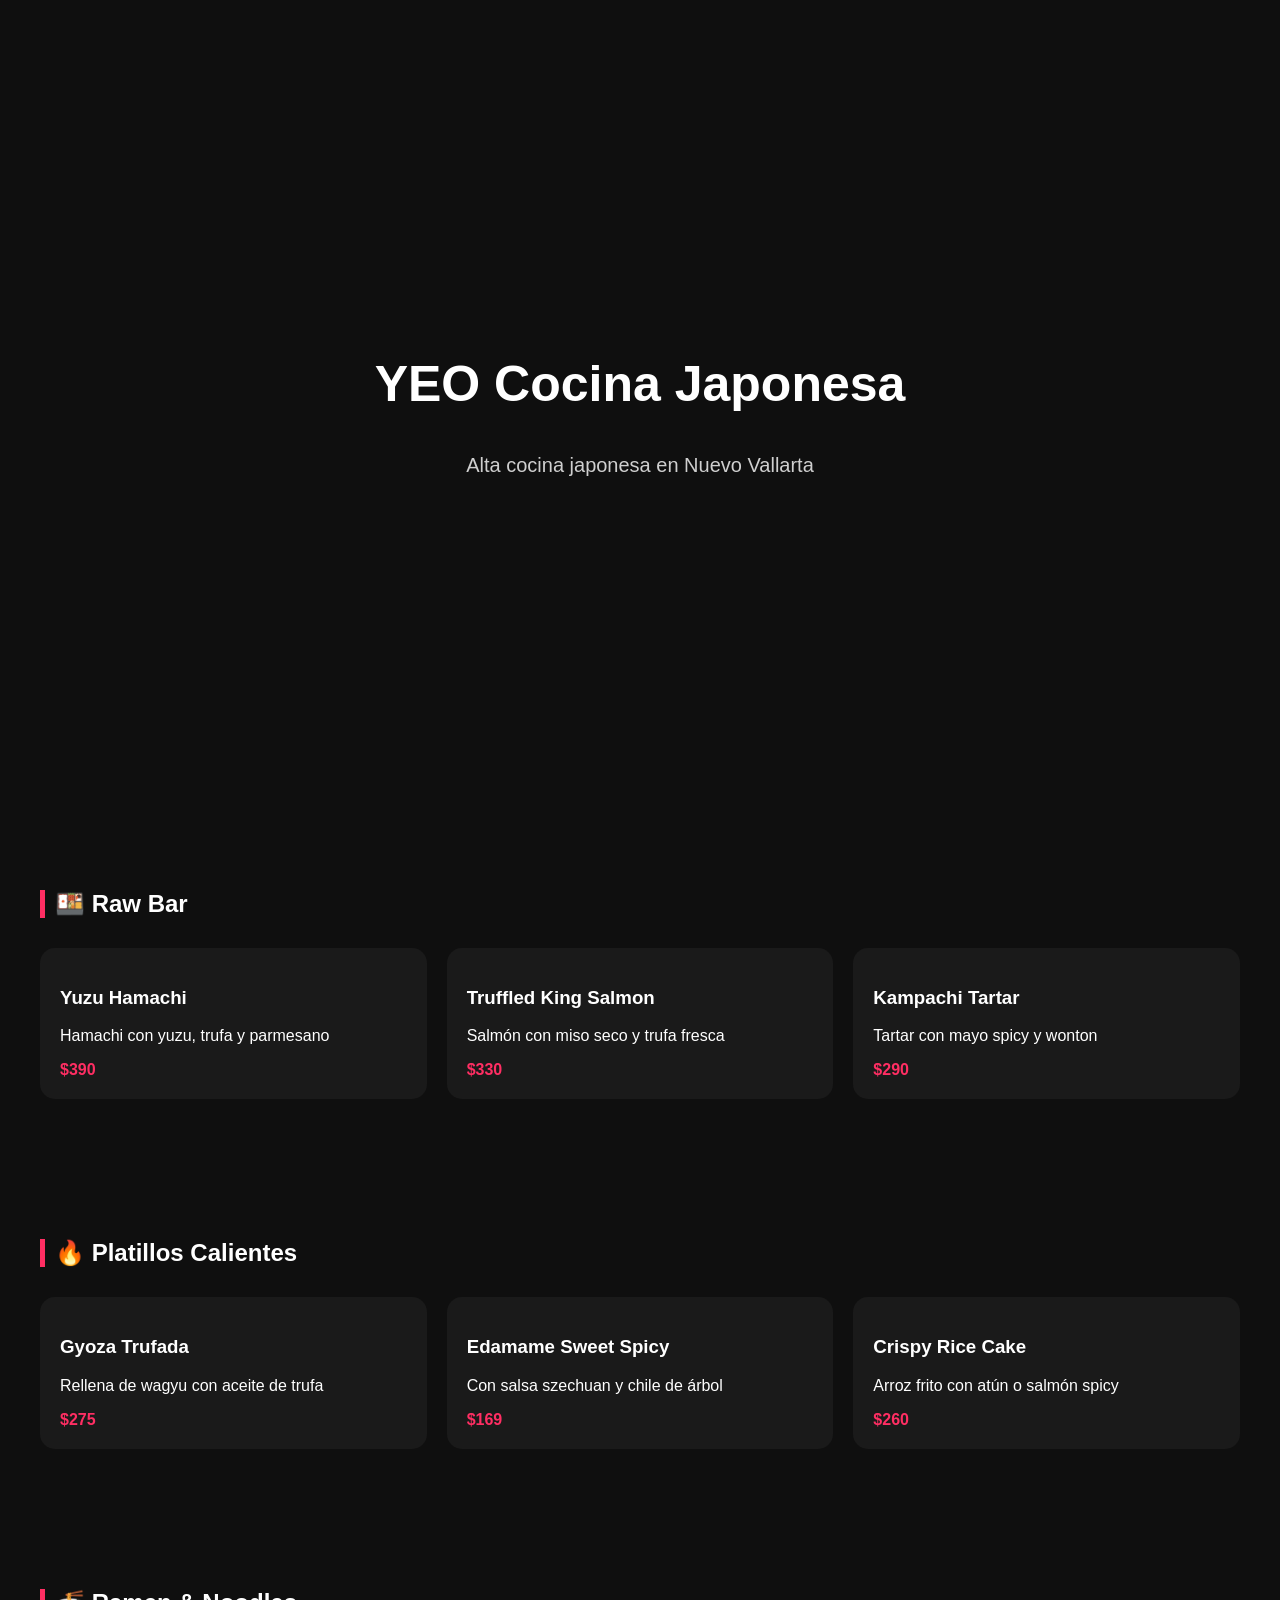
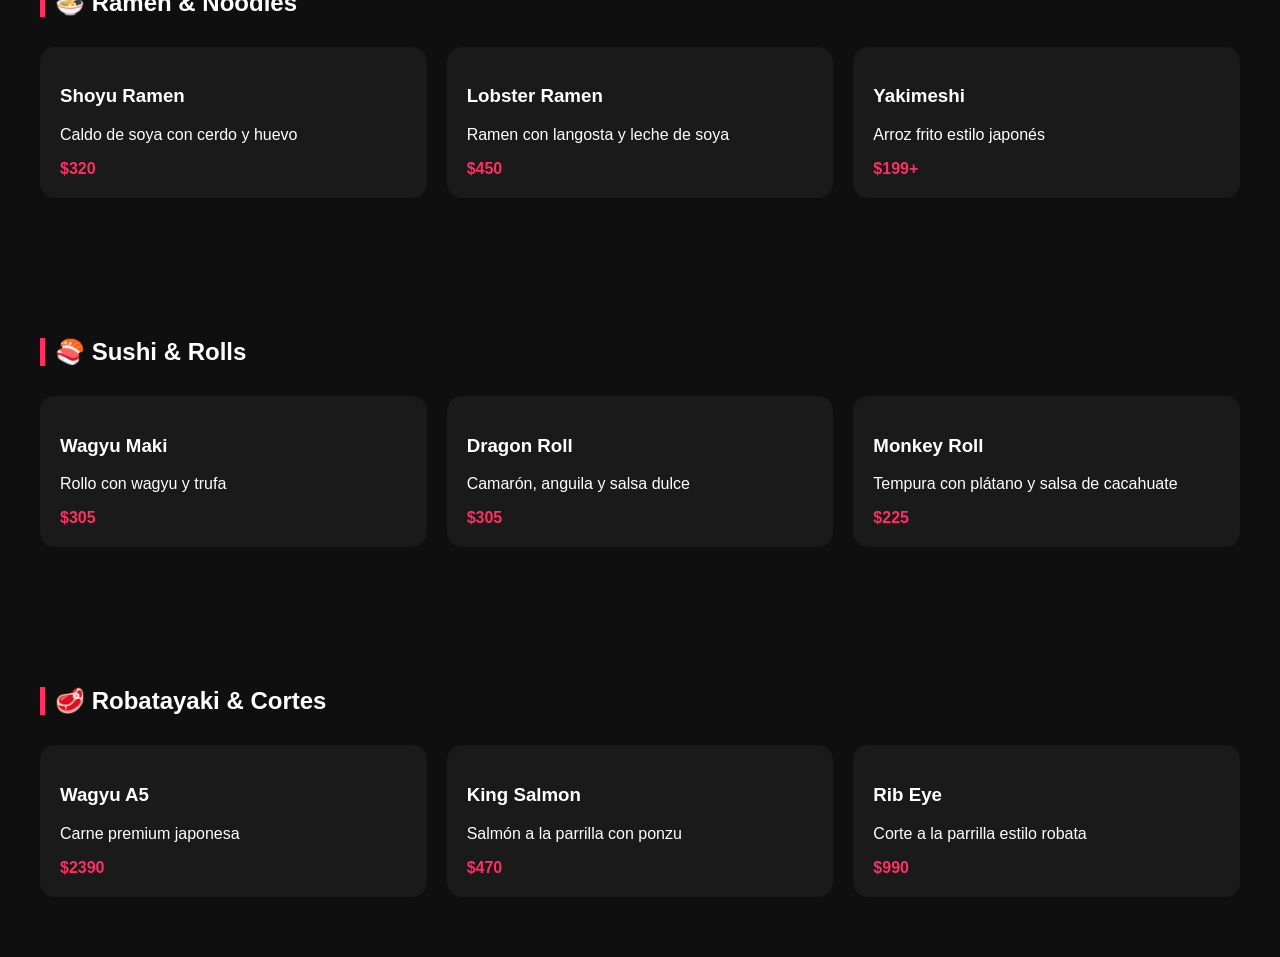
==== yeonvo/menu.html @ d79bcc2f "Add files via upload" ====
<!DOCTYPE html>
<html lang="es">
<head>
<meta charset="UTF-8">
<meta name="viewport" content="width=device-width, initial-scale=1.0">
<title>YEO Cocina Japonesa</title>

<style>
body{
    margin:0;
    font-family: 'Segoe UI', sans-serif;
    background:#0f0f0f;
    color:#fff;
}

/* HERO */
.hero{
    height:90vh;
    background:url('https://images.unsplash.com/photo-1553621042-f6e147245754') center/cover;
    display:flex;
    align-items:center;
    justify-content:center;
    text-align:center;
}
.hero h1{
    font-size:50px;
}
.hero p{
    font-size:20px;
    opacity:0.8;
}

/* SECCIONES */
.section{
    padding:60px 20px;
    max-width:1200px;
    margin:auto;
}

h2{
    margin-bottom:30px;
    border-left:5px solid #ff2e63;
    padding-left:10px;
}

/* TARJETAS */
.menu{
    display:grid;
    grid-template-columns:repeat(auto-fit, minmax(250px,1fr));
    gap:20px;
}

.card{
    background:#1a1a1a;
    padding:20px;
    border-radius:15px;
    transition:0.3s;
}
.card:hover{
    transform:translateY(-5px);
}

.price{
    color:#ff2e63;
    font-weight:bold;
}
</style>
</head>

<body>

<!-- HERO -->
<section class="hero">
    <div>
        <h1>YEO Cocina Japonesa</h1>
        <p>Alta cocina japonesa en Nuevo Vallarta</p>
    </div>
</section>

<!-- RAW BAR -->
<section class="section">
<h2>🍱 Raw Bar</h2>
<div class="menu">
<div class="card">
<h3>Yuzu Hamachi</h3>
<p>Hamachi con yuzu, trufa y parmesano</p>
<span class="price">$390</span>
</div>

<div class="card">
<h3>Truffled King Salmon</h3>
<p>Salmón con miso seco y trufa fresca</p>
<span class="price">$330</span>
</div>

<div class="card">
<h3>Kampachi Tartar</h3>
<p>Tartar con mayo spicy y wonton</p>
<span class="price">$290</span>
</div>
</div>
</section>

<!-- CALIENTES -->
<section class="section">
<h2>🔥 Platillos Calientes</h2>
<div class="menu">
<div class="card">
<h3>Gyoza Trufada</h3>
<p>Rellena de wagyu con aceite de trufa</p>
<span class="price">$275</span>
</div>

<div class="card">
<h3>Edamame Sweet Spicy</h3>
<p>Con salsa szechuan y chile de árbol</p>
<span class="price">$169</span>
</div>

<div class="card">
<h3>Crispy Rice Cake</h3>
<p>Arroz frito con atún o salmón spicy</p>
<span class="price">$260</span>
</div>
</div>
</section>

<!-- RAMEN -->
<section class="section">
<h2>🍜 Ramen & Noodles</h2>
<div class="menu">
<div class="card">
<h3>Shoyu Ramen</h3>
<p>Caldo de soya con cerdo y huevo</p>
<span class="price">$320</span>
</div>

<div class="card">
<h3>Lobster Ramen</h3>
<p>Ramen con langosta y leche de soya</p>
<span class="price">$450</span>
</div>

<div class="card">
<h3>Yakimeshi</h3>
<p>Arroz frito estilo japonés</p>
<span class="price">$199+</span>
</div>
</div>
</section>

<!-- SUSHI -->
<section class="section">
<h2>🍣 Sushi & Rolls</h2>
<div class="menu">
<div class="card">
<h3>Wagyu Maki</h3>
<p>Rollo con wagyu y trufa</p>
<span class="price">$305</span>
</div>

<div class="card">
<h3>Dragon Roll</h3>
<p>Camarón, anguila y salsa dulce</p>
<span class="price">$305</span>
</div>

<div class="card">
<h3>Monkey Roll</h3>
<p>Tempura con plátano y salsa de cacahuate</p>
<span class="price">$225</span>
</div>
</div>
</section>

<!-- CORTES -->
<section class="section">
<h2>🥩 Robatayaki & Cortes</h2>
<div class="menu">
<div class="card">
<h3>Wagyu A5</h3>
<p>Carne premium japonesa</p>
<span class="price">$2390</span>
</div>

<div class="card">
<h3>King Salmon</h3>
<p>Salmón a la parrilla con ponzu</p>
<span class="price">$470</span>
</div>

<div class="card">
<h3>Rib Eye</h3>
<p>Corte a la parrilla estilo robata</p>
<span class="price">$990</span>
</div>
</div>
</section>

</body>
</html>
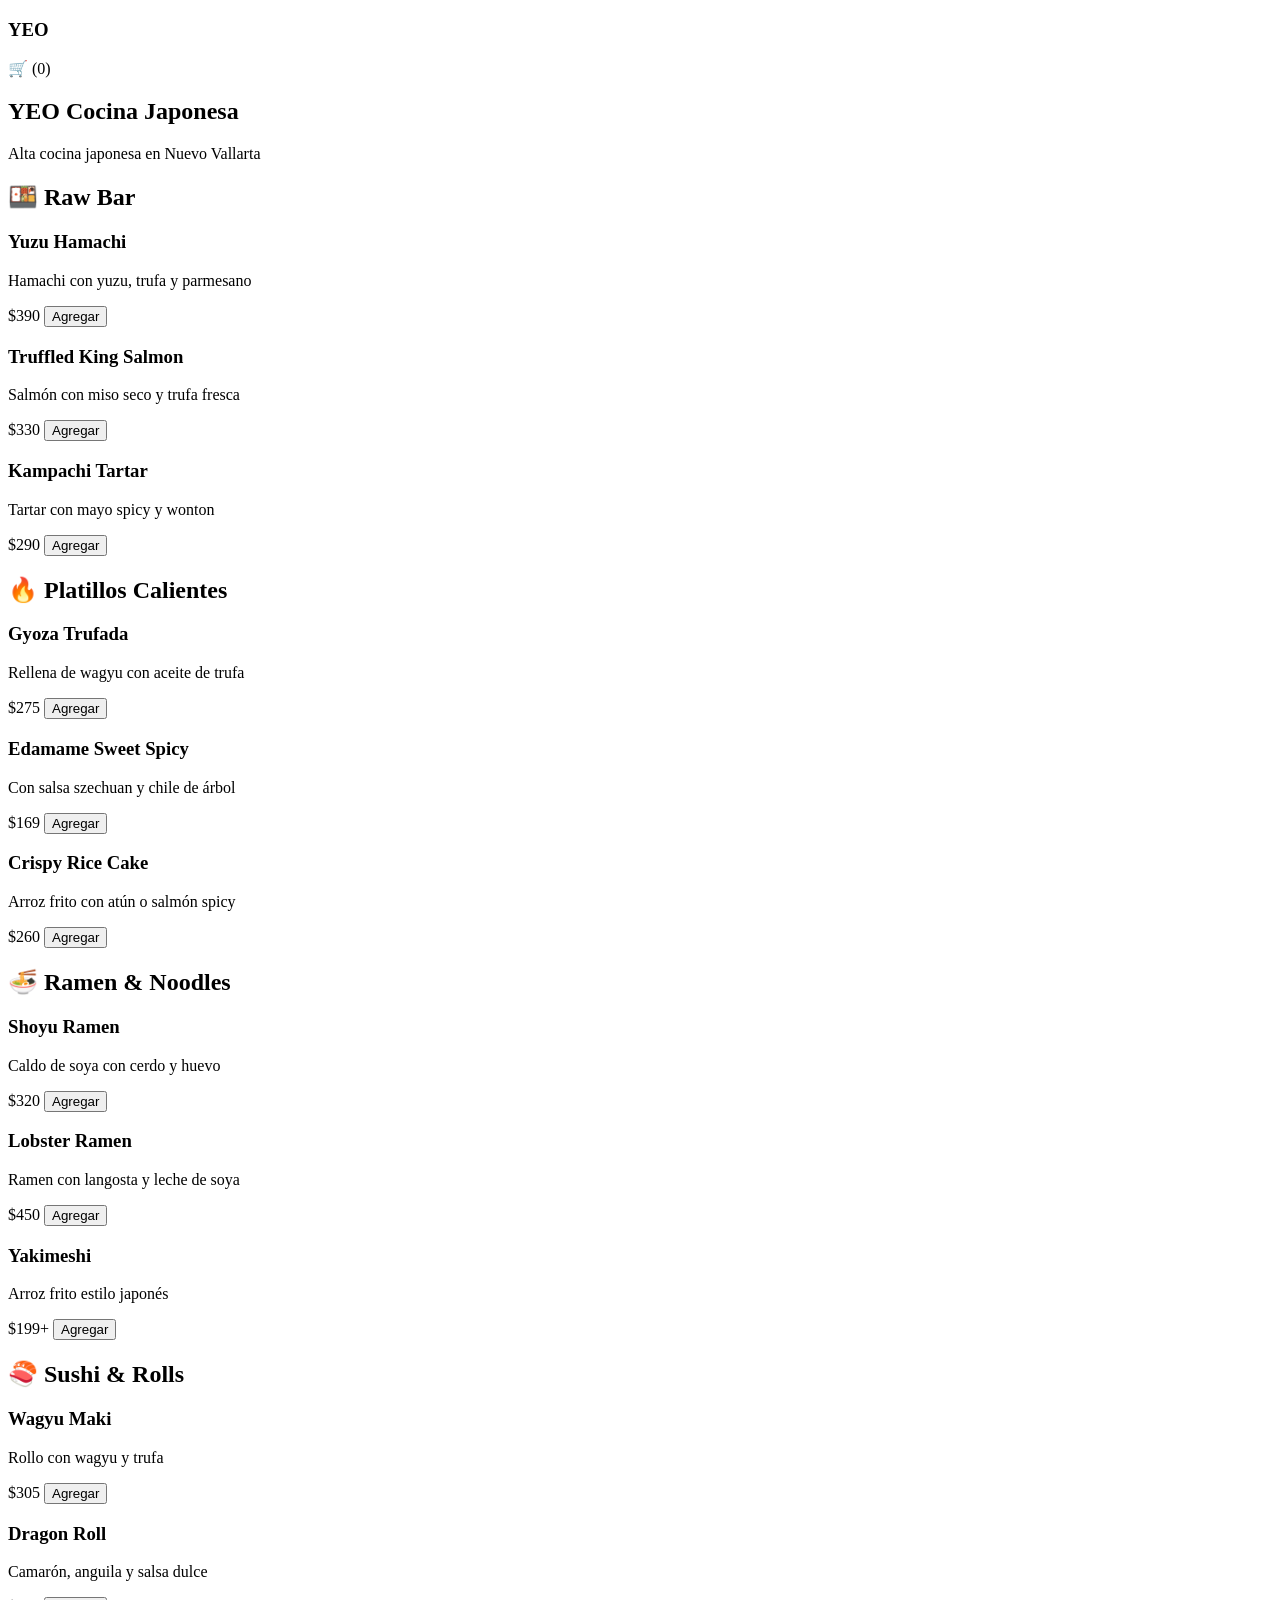
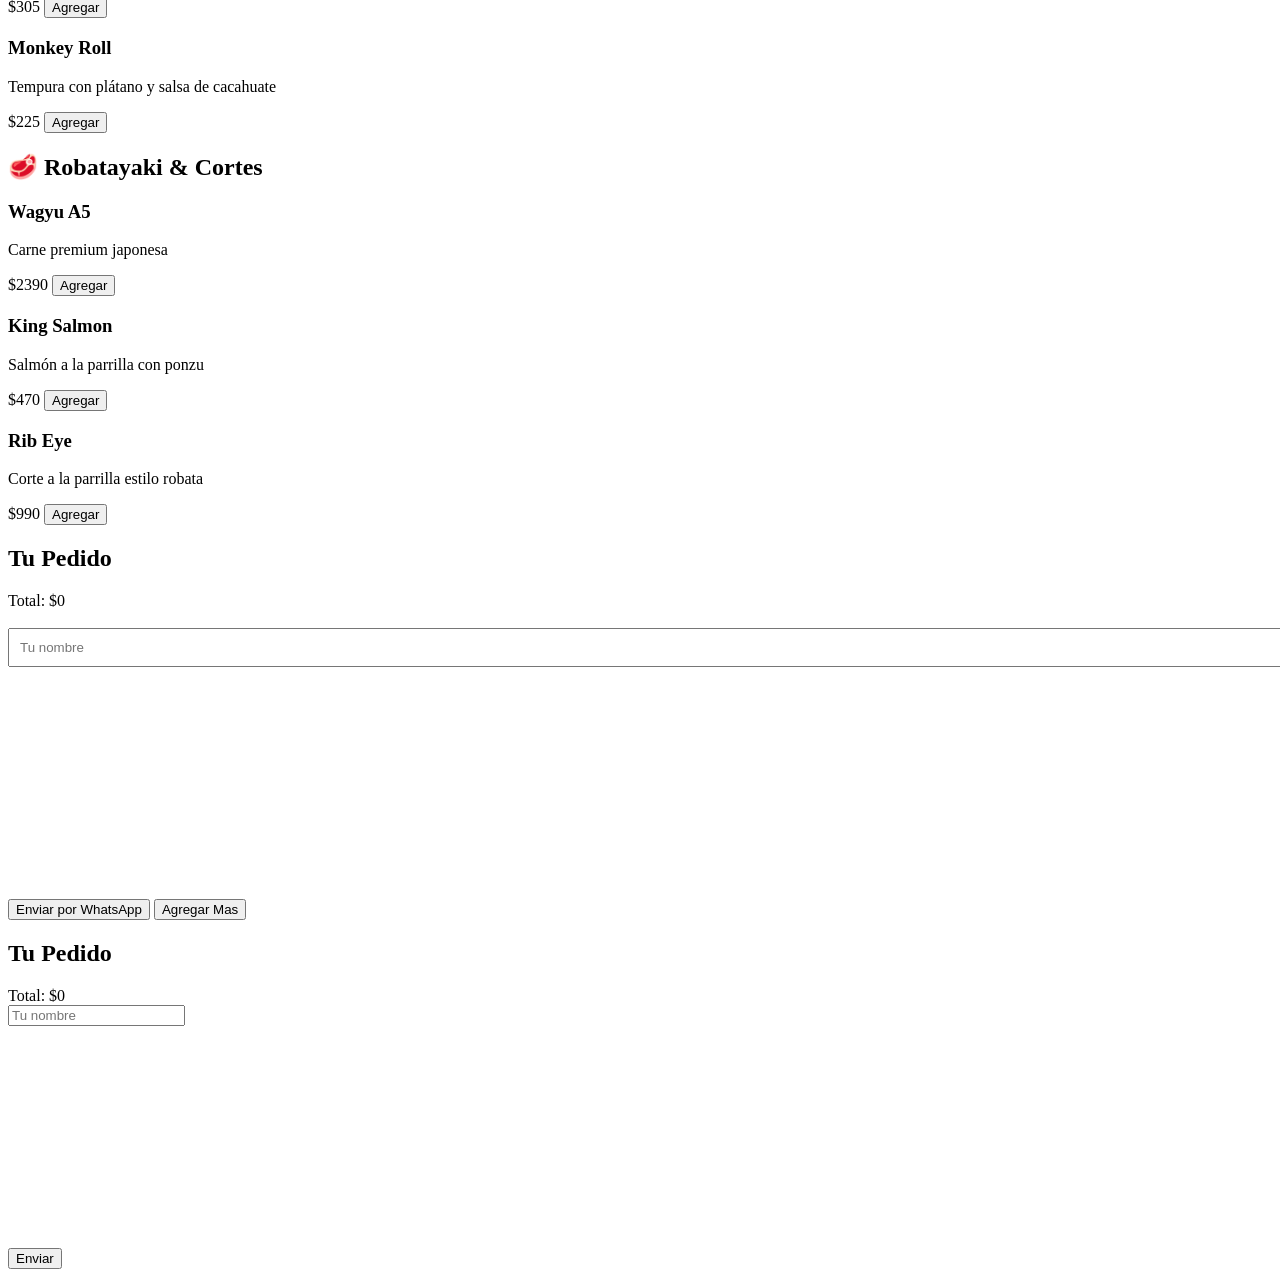
==== commit 7cc90c5e: "menu.html" ====
--- a/yeonvo/menu.html
+++ b/yeonvo/menu.html
@@ -1,73 +1,32 @@
 <!DOCTYPE html>
+<link rel="stylesheet" href="Style.css">
+<script src="Script.js" defer></script>
+
 <html lang="es">
 <head>
 <meta charset="UTF-8">
 <meta name="viewport" content="width=device-width, initial-scale=1.0">
 <title>YEO Cocina Japonesa</title>
-
-<style>
-body{
-    margin:0;
-    font-family: 'Segoe UI', sans-serif;
-    background:#0f0f0f;
-    color:#fff;
-}
-
-/* HERO */
-.hero{
-    height:90vh;
-    background:url('https://images.unsplash.com/photo-1553621042-f6e147245754') center/cover;
-    display:flex;
-    align-items:center;
-    justify-content:center;
-    text-align:center;
-}
-.hero h1{
-    font-size:50px;
-}
-.hero p{
-    font-size:20px;
-    opacity:0.8;
-}
-
-/* SECCIONES */
-.section{
-    padding:60px 20px;
-    max-width:1200px;
-    margin:auto;
-}
-
-h2{
-    margin-bottom:30px;
-    border-left:5px solid #ff2e63;
-    padding-left:10px;
-}
-
-/* TARJETAS */
-.menu{
-    display:grid;
-    grid-template-columns:repeat(auto-fit, minmax(250px,1fr));
-    gap:20px;
-}
-
-.card{
-    background:#1a1a1a;
-    padding:20px;
-    border-radius:15px;
-    transition:0.3s;
-}
-.card:hover{
-    transform:translateY(-5px);
-}
-
-.price{
-    color:#ff2e63;
-    font-weight:bold;
-}
-</style>
 </head>
 
 <body>
+    <!-- Contenedor del mapa -->
+    <div id="map"></div>
+    <script>
+        // Inicializar el mapa
+        mapboxgl.accessToken = 'pk.eyJ1IjoidGVsa2VycmFwIiwiYSI6ImNtb2puNW9rODAwYjUyb3BzZ3UzbnQ3NHAifQ.39JCFtAI5kr9I3-FSmmGmw';
+        const map = new mapboxgl.Map({
+            container: 'map', // ID del contenedor
+            style: 'mapbox://styles/mapbox/streets-v12', // Estilo del mapa
+            center: [-74.5, 40], // Coordenadas [longitud, latitud]
+            zoom: 9 // Nivel de zoom
+        });
+    </script>
+<!-- HEADER -->
+<div class="header">
+    <h3>YEO</h3>
+    <div class="cart-btn" onclick="toggleCart()">🛒 (<span id="count">0</span>)</div>
+</div>
 
 <!-- HERO -->
 <section class="hero">
@@ -85,18 +44,21 @@
 <h3>Yuzu Hamachi</h3>
 <p>Hamachi con yuzu, trufa y parmesano</p>
 <span class="price">$390</span>
+<button onclick="add('Yuzu Hamachi',390)">Agregar</button>
 </div>
 
 <div class="card">
 <h3>Truffled King Salmon</h3>
 <p>Salmón con miso seco y trufa fresca</p>
 <span class="price">$330</span>
+<button onclick="add('Truffled King Salmon',330)">Agregar</button>
 </div>
 
 <div class="card">
 <h3>Kampachi Tartar</h3>
 <p>Tartar con mayo spicy y wonton</p>
 <span class="price">$290</span>
+<button onclick="add('Kampachi Tartar',290)">Agregar</button>
 </div>
 </div>
 </section>
@@ -109,18 +71,21 @@
 <h3>Gyoza Trufada</h3>
 <p>Rellena de wagyu con aceite de trufa</p>
 <span class="price">$275</span>
+<button onclick="add('Gyoza Trufada',275)">Agregar</button>
 </div>
 
 <div class="card">
 <h3>Edamame Sweet Spicy</h3>
 <p>Con salsa szechuan y chile de árbol</p>
 <span class="price">$169</span>
+<button onclick="add('Edamame',169)">Agregar</button>
 </div>
 
 <div class="card">
 <h3>Crispy Rice Cake</h3>
 <p>Arroz frito con atún o salmón spicy</p>
 <span class="price">$260</span>
+<button onclick="add('Crispy Rice Cake',260)">Agregar</button>
 </div>
 </div>
 </section>
@@ -133,18 +98,21 @@
 <h3>Shoyu Ramen</h3>
 <p>Caldo de soya con cerdo y huevo</p>
 <span class="price">$320</span>
+<button onclick="add('Shoyu Ramen',320)">Agregar</button>
 </div>
 
 <div class="card">
 <h3>Lobster Ramen</h3>
 <p>Ramen con langosta y leche de soya</p>
 <span class="price">$450</span>
+<button onclick="add('Lobster Ramen',450)">Agregar</button>
 </div>
 
 <div class="card">
 <h3>Yakimeshi</h3>
 <p>Arroz frito estilo japonés</p>
 <span class="price">$199+</span>
+<button onclick="add('Yakimeshi',199)">Agregar</button>
 </div>
 </div>
 </section>
@@ -157,18 +125,21 @@
 <h3>Wagyu Maki</h3>
 <p>Rollo con wagyu y trufa</p>
 <span class="price">$305</span>
+<button onclick="add('Wagyu Maki',305)">Agregar</button>
 </div>
 
 <div class="card">
 <h3>Dragon Roll</h3>
 <p>Camarón, anguila y salsa dulce</p>
 <span class="price">$305</span>
+<button onclick="add('Dragon Roll',305)">Agregar</button>
 </div>
 
 <div class="card">
 <h3>Monkey Roll</h3>
 <p>Tempura con plátano y salsa de cacahuate</p>
 <span class="price">$225</span>
+<button onclick="add('Monkey Roll',225)">Agregar</button>
 </div>
 </div>
 </section>
@@ -181,21 +152,68 @@
 <h3>Wagyu A5</h3>
 <p>Carne premium japonesa</p>
 <span class="price">$2390</span>
+<button onclick="add('Wagyu A5',2390)">Agregar</button>
 </div>
 
 <div class="card">
 <h3>King Salmon</h3>
 <p>Salmón a la parrilla con ponzu</p>
 <span class="price">$470</span>
+<button onclick="add('King Salmon',470)">Agregar</button>
 </div>
 
 <div class="card">
 <h3>Rib Eye</h3>
 <p>Corte a la parrilla estilo robata</p>
 <span class="price">$990</span>
-</div>
-</div>
-</section>
+<button onclick="add('Rib Eye',990)">Agregar</button>
+</div>
+</div>
+</section>
+
+<!-- CARRITO -->
+<div class="cart" id="cart">
+<h2>Tu Pedido</h2>
+
+<div id="items"></div>
+
+<div class="total">
+Total: $<span id="total">0</span>
+</div>
+
+<br>
+<input type="text" id="nombre" placeholder="Tu nombre" style="width:100%;padding:10px;margin-bottom:10px;">
+<div id="geocoder"></div>
+
+<div id="map" style="height:200px; margin-top:10px; border-radius:10px;"></div>
+
+<p id="direccionConfirmada" style="font-size:12px;opacity:0.7;"></p>
+
+<button onclick="enviarPedido()">Enviar por WhatsApp</button>
+<button onclick="toggleCart()">Agregar Mas</button>
+<div class="cart" id="cart">
+
+<h2>Tu Pedido</h2>
+
+<div id="items"></div>
+
+<div class="total">
+Total: $<span id="total">0</span>
+</div>
+
+<input type="text" id="nombre" placeholder="Tu nombre">
+
+<!-- 👇 AQUÍ VA MAPBOX -->
+<div id="geocoder"></div>
+
+<div id="map" style="height:200px; margin-top:10px; border-radius:10px;"></div>
+
+<p id="direccionConfirmada" style="font-size:12px;opacity:0.7;"></p>
+
+<button onclick="enviarPedido()">Enviar</button>
+
+</div>
+</div>
 
 </body>
-</html>+</html>
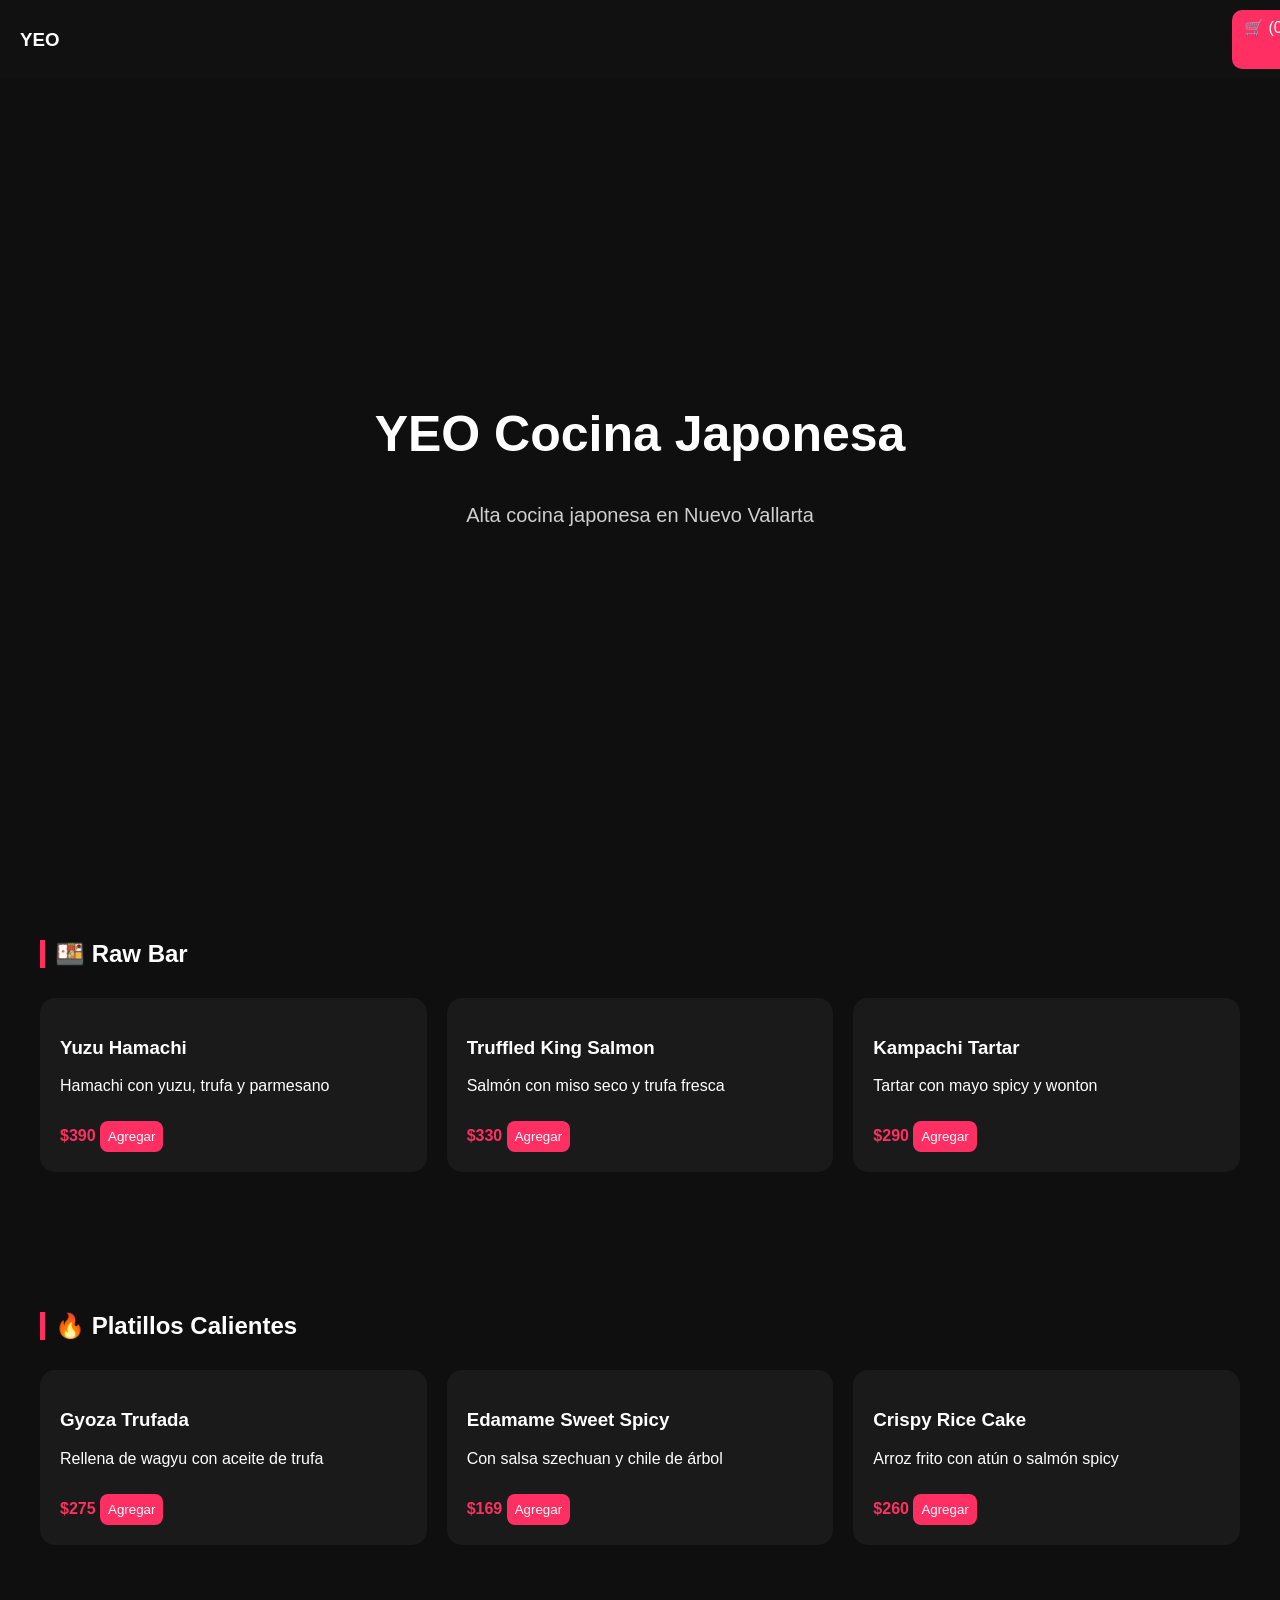
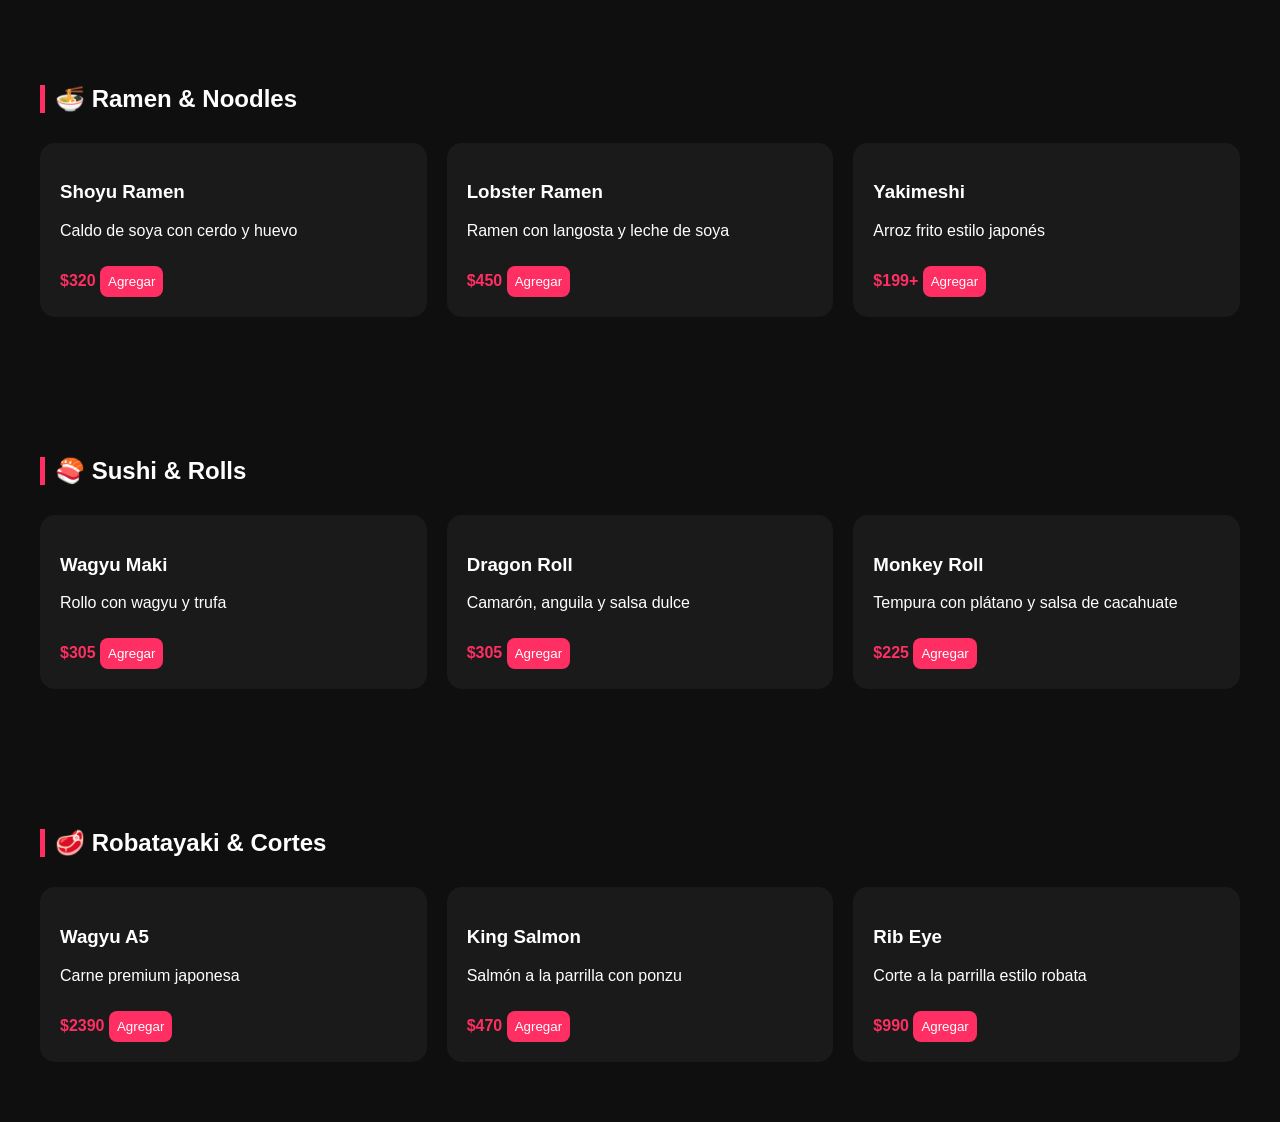
==== commit 58e428a3: "menu.html" ====
--- a/yeonvo/menu.html
+++ b/yeonvo/menu.html
@@ -1,27 +1,21 @@
 <!DOCTYPE html>
-<link rel="stylesheet" href="Style.css">
-<script src="Script.js" defer></script>
+<html lang="es">
 
-<html lang="es">
 <head>
 <meta charset="UTF-8">
 <meta name="viewport" content="width=device-width, initial-scale=1.0">
 <title>YEO Cocina Japonesa</title>
+
+<link rel="stylesheet" href="Style.css">
+
+<link href="https://api.mapbox.com/mapbox-gl-js/v2.15.0/mapbox-gl.css" rel="stylesheet">
+<link href="https://api.mapbox.com/mapbox-gl-js/plugins/mapbox-gl-geocoder/v5.0.0/mapbox-gl-geocoder.css" rel="stylesheet">
+
+<script src="Script.js" defer></script>
 </head>
 
 <body>
-    <!-- Contenedor del mapa -->
-    <div id="map"></div>
-    <script>
-        // Inicializar el mapa
-        mapboxgl.accessToken = 'pk.eyJ1IjoidGVsa2VycmFwIiwiYSI6ImNtb2puNW9rODAwYjUyb3BzZ3UzbnQ3NHAifQ.39JCFtAI5kr9I3-FSmmGmw';
-        const map = new mapboxgl.Map({
-            container: 'map', // ID del contenedor
-            style: 'mapbox://styles/mapbox/streets-v12', // Estilo del mapa
-            center: [-74.5, 40], // Coordenadas [longitud, latitud]
-            zoom: 9 // Nivel de zoom
-        });
-    </script>
+
 <!-- HEADER -->
 <div class="header">
     <h3>YEO</h3>
@@ -173,6 +167,7 @@
 
 <!-- CARRITO -->
 <div class="cart" id="cart">
+
 <h2>Tu Pedido</h2>
 
 <div id="items"></div>
@@ -182,38 +177,23 @@
 </div>
 
 <br>
+
 <input type="text" id="nombre" placeholder="Tu nombre" style="width:100%;padding:10px;margin-bottom:10px;">
+
+<!-- MAPBOX -->
 <div id="geocoder"></div>
+<div id="map"></div>
 
-<div id="map" style="height:200px; margin-top:10px; border-radius:10px;"></div>
-
-<p id="direccionConfirmada" style="font-size:12px;opacity:0.7;"></p>
+<p id="direccionConfirmada"></p>
 
 <button onclick="enviarPedido()">Enviar por WhatsApp</button>
 <button onclick="toggleCart()">Agregar Mas</button>
-<div class="cart" id="cart">
 
-<h2>Tu Pedido</h2>
-
-<div id="items"></div>
-
-<div class="total">
-Total: $<span id="total">0</span>
 </div>
 
-<input type="text" id="nombre" placeholder="Tu nombre">
-
-<!-- 👇 AQUÍ VA MAPBOX -->
-<div id="geocoder"></div>
-
-<div id="map" style="height:200px; margin-top:10px; border-radius:10px;"></div>
-
-<p id="direccionConfirmada" style="font-size:12px;opacity:0.7;"></p>
-
-<button onclick="enviarPedido()">Enviar</button>
-
-</div>
-</div>
+<!-- SCRIPTS MAPBOX (EN ORDEN CORRECTO) -->
+<script src="https://api.mapbox.com/mapbox-gl-js/v2.15.0/mapbox-gl.js"></script>
+<script src="https://api.mapbox.com/mapbox-gl-js/plugins/mapbox-gl-geocoder/v5.0.0/mapbox-gl-geocoder.min.js"></script>
 
 </body>
 </html>
--- a/yeonvo/Style.css
+++ b/yeonvo/Style.css
@@ -0,0 +1,108 @@
+body{
+    margin:0;
+    font-family: 'Segoe UI', sans-serif;
+    background:#0f0f0f;
+    color:#fff;
+}
+
+/* HEADER CARRITO */
+.header{
+    position:fixed;
+    top:0;
+    width:100%;
+    background:#111;
+    padding:10px 20px;
+    display:flex;
+    justify-content:space-between;
+    z-index:1000;
+}
+
+.cart-btn{
+    background:#ff2e63;
+    padding:8px 12px;
+    border-radius:10px;
+    cursor:pointer;
+}
+
+/* HERO */
+.hero{
+    height:90vh;
+    background:url('https://images.unsplash.com/photo-1553621042-f6e147245754') center/cover;
+    display:flex;
+    align-items:center;
+    justify-content:center;
+    text-align:center;
+    margin-top:50px;
+}
+.hero h1{font-size:50px;}
+.hero p{font-size:20px;opacity:0.8;}
+
+/* SECCIONES */
+.section{
+    padding:60px 20px;
+    max-width:1200px;
+    margin:auto;
+}
+
+h2{
+    margin-bottom:30px;
+    border-left:5px solid #ff2e63;
+    padding-left:10px;
+}
+
+/* TARJETAS */
+.menu{
+    display:grid;
+    grid-template-columns:repeat(auto-fit, minmax(250px,1fr));
+    gap:20px;
+}
+
+.card{
+    background:#1a1a1a;
+    padding:20px;
+    border-radius:15px;
+    transition:0.3s;
+}
+.card:hover{transform:translateY(-5px);}
+
+.price{
+    color:#ff2e63;
+    font-weight:bold;
+}
+
+button{
+    margin-top:10px;
+    background:#ff2e63;
+    border:none;
+    padding:8px;
+    border-radius:8px;
+    color:#fff;
+    cursor:pointer;
+}
+
+/* CARRITO */
+.cart{
+    position:fixed;
+    right:-400px;
+    top:0;
+    width:350px;
+    height:100%;
+    background:#111;
+    padding:20px;
+    transition:0.3s;
+    overflow:auto;
+    z-index:2000;
+}
+
+.cart.active{ right:0; }
+
+.item{
+    display:flex;
+    justify-content:space-between;
+    margin-bottom:10px;
+}
+
+.total{
+    margin-top:20px;
+    font-size:20px;
+}
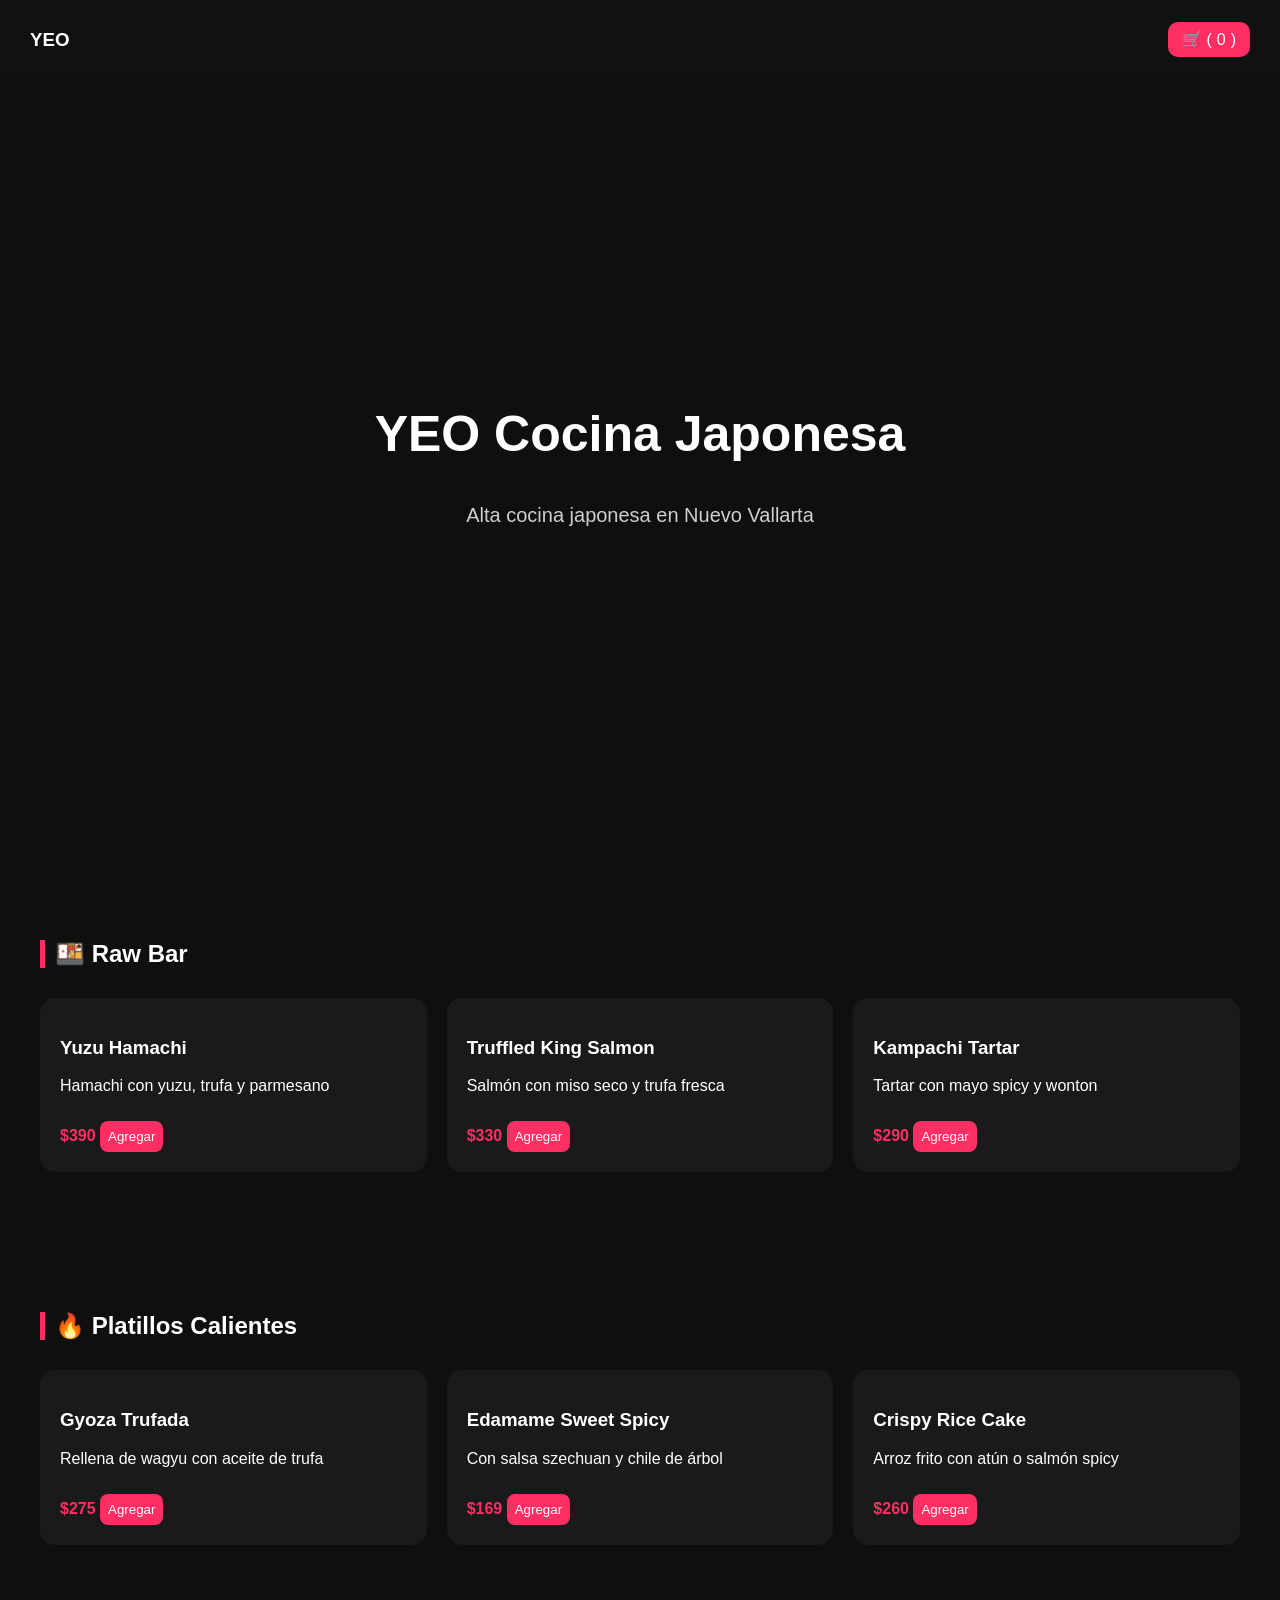
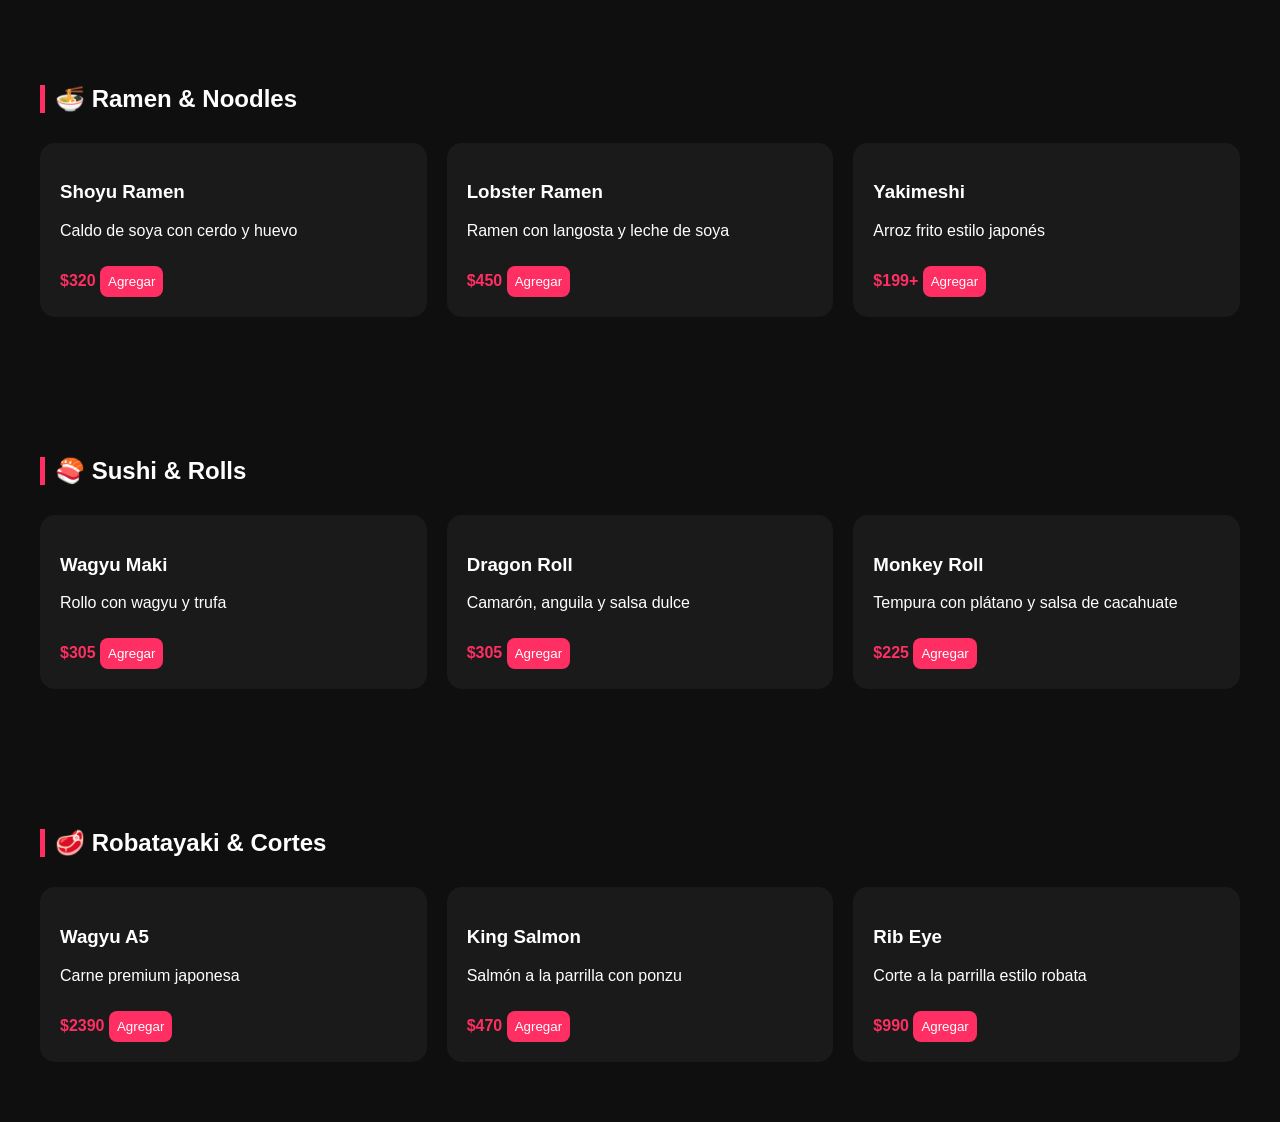
==== commit 790130ca: "menu.html" ====
--- a/yeonvo/menu.html
+++ b/yeonvo/menu.html
@@ -10,7 +10,6 @@
 
 <link href="https://api.mapbox.com/mapbox-gl-js/v2.15.0/mapbox-gl.css" rel="stylesheet">
 <link href="https://api.mapbox.com/mapbox-gl-js/plugins/mapbox-gl-geocoder/v5.0.0/mapbox-gl-geocoder.css" rel="stylesheet">
-
 <script src="Script.js" defer></script>
 </head>
 
@@ -174,11 +173,14 @@
 
 <div class="total">
 Total: $<span id="total">0</span>
+
 </div>
 
 <br>
 
-<input type="text" id="nombre" placeholder="Tu nombre" style="width:100%;padding:10px;margin-bottom:10px;">
+<input type="text" id="nombre" placeholder="Tu nombre" style="width:90%; padding:10px;margin-bottom:10px;">
+<input type="text" id="telefono" placeholder="Telefono" style="width:90%; padding:10px;margin-bottom:10px;">
+<input type="text" id="referencias" placeholder="Referencias" style="width:90%; padding:10px;margin-bottom:10px;">
 
 <!-- MAPBOX -->
 <div id="geocoder"></div>
@@ -186,7 +188,7 @@
 
 <p id="direccionConfirmada"></p>
 
-<button onclick="enviarPedido()">Enviar por WhatsApp</button>
+<button onclick="enviarPedido()">Confirmar Pedido</button>
 <button onclick="toggleCart()">Agregar Mas</button>
 
 </div>
--- a/yeonvo/Style.css
+++ b/yeonvo/Style.css
@@ -11,17 +11,23 @@
     top:0;
     width:100%;
     background:#111;
-    padding:10px 20px;
+    padding:10px 30px; /* 👈 más espacio lateral */
     display:flex;
     justify-content:space-between;
+    align-items:center; /* 👈 evita que se vea desalineado */
     z-index:1000;
+    box-sizing:border-box; /* 👈 evita cortes en bordes */
 }
 
 .cart-btn{
     background:#ff2e63;
-    padding:8px 12px;
+    padding:8px 14px;
     border-radius:10px;
     cursor:pointer;
+    display:flex;
+    align-items:center;
+    gap:5px;
+    white-space:nowrap; /* 👈 evita que el texto se corte */
 }
 
 /* HERO */
@@ -105,4 +111,24 @@
 .total{
     margin-top:20px;
     font-size:20px;
-}+}
+
+.location-box{
+    display: flex;
+    flex-direction: column;
+    gap: 10px;
+    margin-top: 10px;
+}
+
+/* barra de búsqueda */
+#geocoder{
+    width: 100%;
+}
+
+/* MAPA */
+#map{
+    height: 200px;
+    width: 100%;
+    border-radius: 10px;
+    margin-top: 5px;
+}
